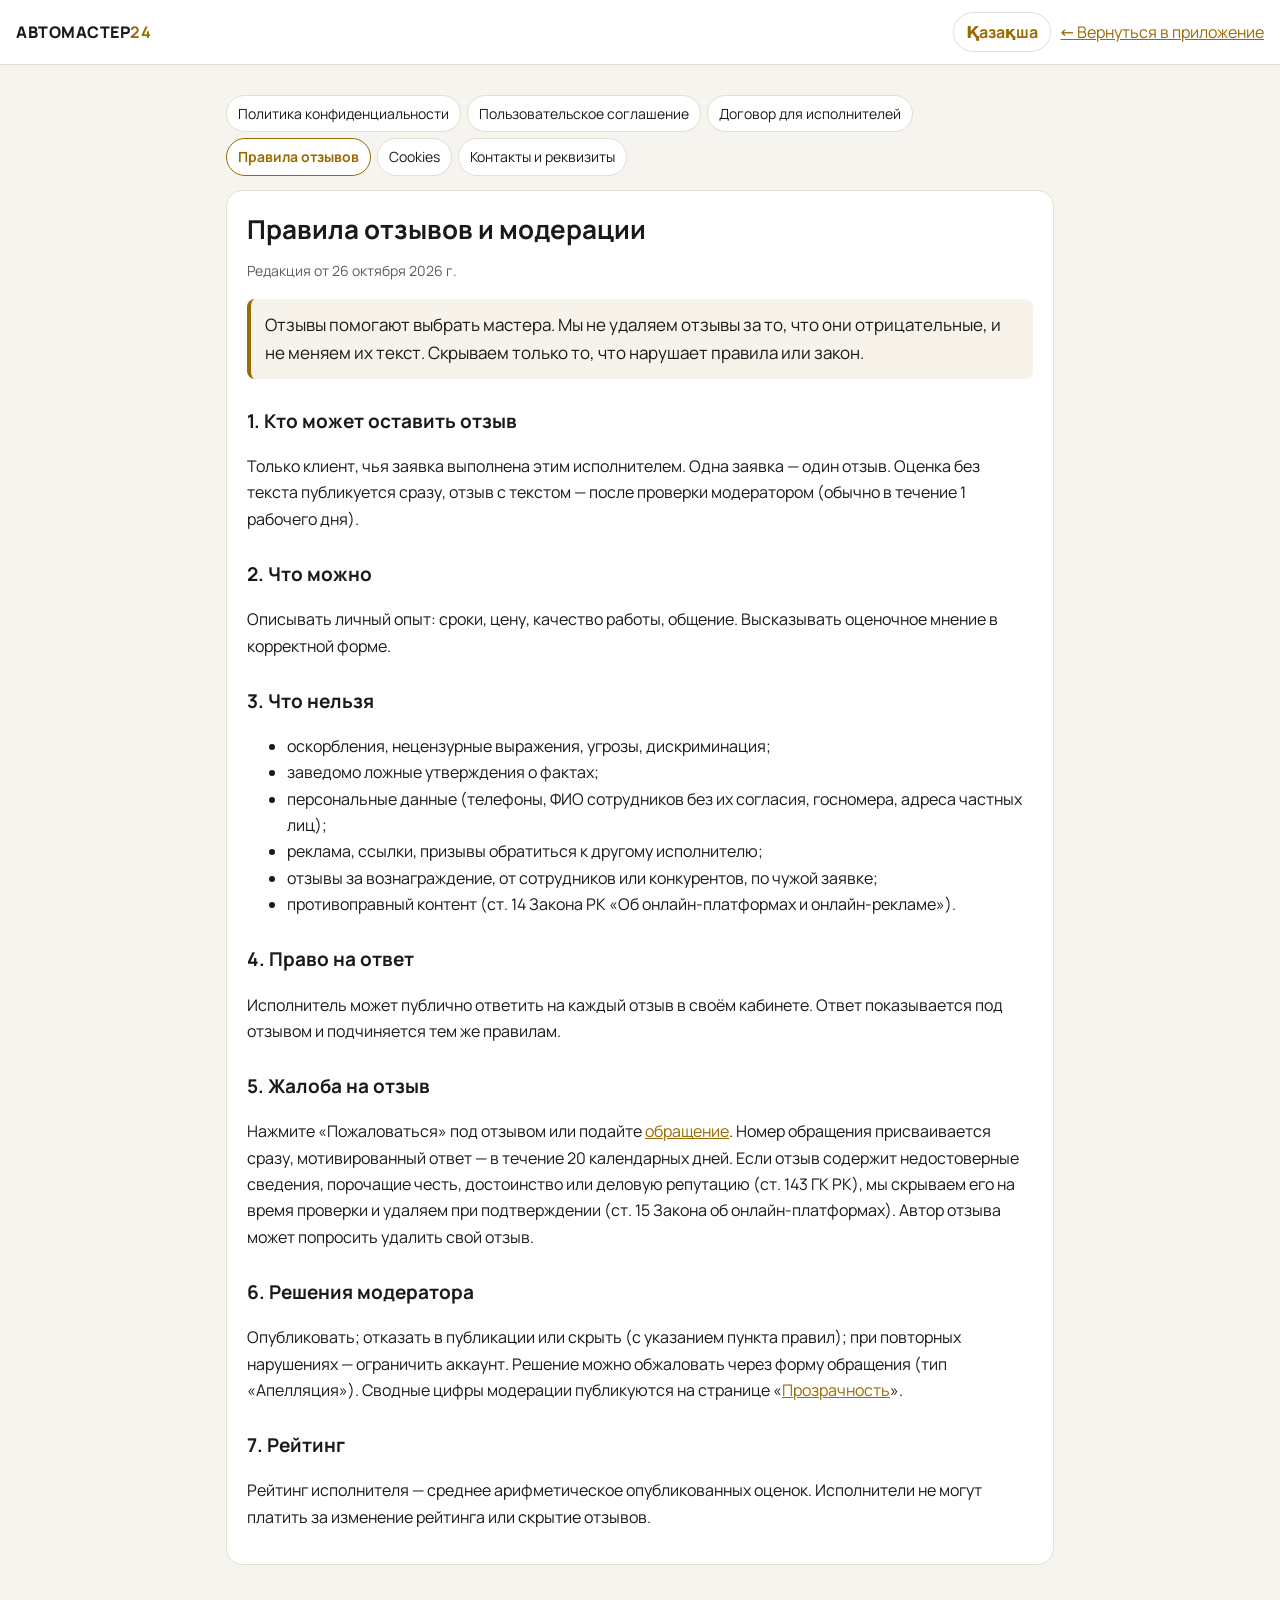
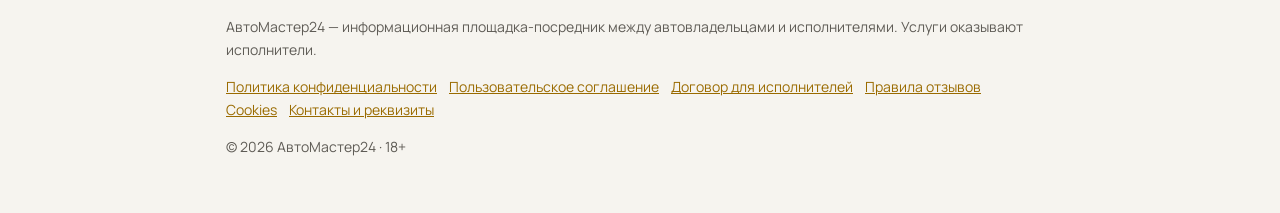
==== site/legal/reviews.html @ 15300aef "Обновление 4: соответствие законодательству РК — документы (рус/каз), отдельные согласия с журналом," ====
<!doctype html>
<html lang="ru"><head><meta charset="utf-8"><meta name="viewport" content="width=device-width, initial-scale=1">
<title>Правила отзывов и модерации — АвтоМастер24</title><meta name="robots" content="index,follow">
<meta name="description" content="Правила отзывов и модерации сервиса АвтоМастер24 (Казахстан).">
<link rel="icon" href="../assets/favicon.svg" type="image/svg+xml">
<link rel="alternate" hreflang="kk" href="kk/reviews.html">
<style>@import url("../assets/fonts/fonts.css");
:root{--p:#9a6b00;--bg:#F6F4EF;--s1:#fff;--t:#1a1a1a;--m:#5f5c56;--line:#e3ded3}
@media (prefers-color-scheme:dark){:root{--p:#E8B84B;--bg:#0F0F0F;--s1:#181818;--t:#f2f2f2;--m:#a7a7a7;--line:#2a2a2a}}
*{box-sizing:border-box}body{margin:0;background:var(--bg);color:var(--t);font:16px/1.65 Manrope,system-ui,sans-serif}
a{color:var(--p)}.wrap{max-width:860px;margin:0 auto;padding:16px}
header{display:flex;gap:10px;align-items:center;flex-wrap:wrap;padding:12px 16px;border-bottom:1px solid var(--line);background:var(--s1);position:sticky;top:0}
.logo{font-weight:800;letter-spacing:.5px;color:var(--t);text-decoration:none;margin-right:auto}.logo b{color:var(--p)}
.lang{padding:6px 12px;border:1px solid var(--line);border-radius:999px;text-decoration:none;font-weight:700}
nav.docs{display:flex;gap:6px;flex-wrap:wrap;margin:14px 0}nav.docs a{padding:6px 11px;border-radius:999px;background:var(--s1);border:1px solid var(--line);text-decoration:none;font-size:14px;color:var(--t)}nav.docs a[aria-current]{border-color:var(--p);color:var(--p);font-weight:700}
article{background:var(--s1);border:1px solid var(--line);border-radius:16px;padding:18px 20px}
h1{font-size:26px;line-height:1.2;margin:.2em 0}h2{font-size:19px;margin:1.4em 0 .4em}.ver{color:var(--m);font-size:14px}
.lead{font-size:17px;padding:12px 14px;border-left:4px solid var(--p);background:color-mix(in srgb,var(--p) 8%,transparent);border-radius:8px}
.summary{border:1px solid var(--p);border-radius:12px;padding:4px 16px;margin:12px 0}
table{border-collapse:collapse;width:100%;margin:10px 0;font-size:15px}td,th{border:1px solid var(--line);padding:7px 9px;text-align:left;vertical-align:top}th{background:color-mix(in srgb,var(--p) 10%,transparent)}
mark.fill{background:#ffe08a;color:#3a2c00;padding:0 3px;border-radius:4px}
.mono{font-family:'JetBrains Mono',monospace;font-size:13px}.muted{color:var(--m)}.small{font-size:14px}
.btn{display:inline-block;padding:10px 16px;border-radius:12px;background:var(--p);color:#111!important;font-weight:800;text-decoration:none}
footer{color:var(--m);font-size:14px;padding:20px 16px 40px;max-width:860px;margin:0 auto}footer a{margin-right:12px;display:inline-block}
.note{background:#fff3d1;color:#5a4300;border-radius:10px;padding:8px 12px;font-size:14px}
:focus-visible{outline:3px solid var(--p);outline-offset:2px}.skip{position:absolute;left:-999px}.skip:focus{left:8px;top:8px;background:var(--p);color:#111;padding:6px 10px;z-index:9}
@media print{header,nav.docs,footer{display:none}article{border:0}}</style></head>
<body><a class="skip" href="#doc">К содержимому</a>
<header><a class="logo" href="../">АВТОМАСТЕР<b>24</b></a><a class="lang" href="kk/reviews.html" lang="kk">Қазақша</a><a href="../">← Вернуться в приложение</a></header>
<div class="wrap"><nav class="docs" aria-label="Документы"><a href="privacy.html">Политика конфиденциальности</a><a href="terms.html">Пользовательское соглашение</a><a href="offer.html">Договор для исполнителей</a><a href="reviews.html" aria-current="page">Правила отзывов</a><a href="cookies.html">Cookies</a><a href="contacts.html">Контакты и реквизиты</a></nav>
<article id="doc"><h1>Правила отзывов и модерации</h1><p class="ver">Редакция от 26 октября 2026 г.</p>
<p class="lead">Отзывы помогают выбрать мастера. Мы не удаляем отзывы за то, что они отрицательные, и не меняем их текст. Скрываем только то, что нарушает правила или закон.</p>
<h2>1. Кто может оставить отзыв</h2>
<p>Только клиент, чья заявка выполнена этим исполнителем. Одна заявка — один отзыв. Оценка без текста публикуется сразу, отзыв с текстом — после проверки модератором (обычно в течение 1 рабочего дня).</p>
<h2>2. Что можно</h2>
<p>Описывать личный опыт: сроки, цену, качество работы, общение. Высказывать оценочное мнение в корректной форме.</p>
<h2>3. Что нельзя</h2>
<ul><li>оскорбления, нецензурные выражения, угрозы, дискриминация;</li><li>заведомо ложные утверждения о фактах;</li><li>персональные данные (телефоны, ФИО сотрудников без их согласия, госномера, адреса частных лиц);</li><li>реклама, ссылки, призывы обратиться к другому исполнителю;</li><li>отзывы за вознаграждение, от сотрудников или конкурентов, по чужой заявке;</li><li>противоправный контент (ст. 14 Закона РК «Об онлайн-платформах и онлайн-рекламе»).</li></ul>
<h2>4. Право на ответ</h2>
<p>Исполнитель может публично ответить на каждый отзыв в своём кабинете. Ответ показывается под отзывом и подчиняется тем же правилам.</p>
<h2>5. Жалоба на отзыв</h2>
<p>Нажмите «Пожаловаться» под отзывом или подайте <a href="../#/complaint?type=review">обращение</a>. Номер обращения присваивается сразу, мотивированный ответ — в течение 20 календарных дней. Если отзыв содержит недостоверные сведения, порочащие честь, достоинство или деловую репутацию (ст. 143 ГК РК), мы скрываем его на время проверки и удаляем при подтверждении (ст. 15 Закона об онлайн-платформах). Автор отзыва может попросить удалить свой отзыв.</p>
<h2>6. Решения модератора</h2>
<p>Опубликовать; отказать в публикации или скрыть (с указанием пункта правил); при повторных нарушениях — ограничить аккаунт. Решение можно обжаловать через форму обращения (тип «Апелляция»). Сводные цифры модерации публикуются на странице «<a href="../#/transparency">Прозрачность</a>».</p>
<h2>7. Рейтинг</h2>
<p>Рейтинг исполнителя — среднее арифметическое опубликованных оценок. Исполнители не могут платить за изменение рейтинга или скрытие отзывов.</p>
</article></div>
<footer><p>АвтоМастер24 — информационная площадка-посредник между автовладельцами и исполнителями. Услуги оказывают исполнители.</p><p><a href="privacy.html">Политика конфиденциальности</a><a href="terms.html">Пользовательское соглашение</a><a href="offer.html">Договор для исполнителей</a><a href="reviews.html">Правила отзывов</a><a href="cookies.html">Cookies</a><a href="contacts.html">Контакты и реквизиты</a></p><p>© 2026 АвтоМастер24 · 18+</p></footer>
</body></html>
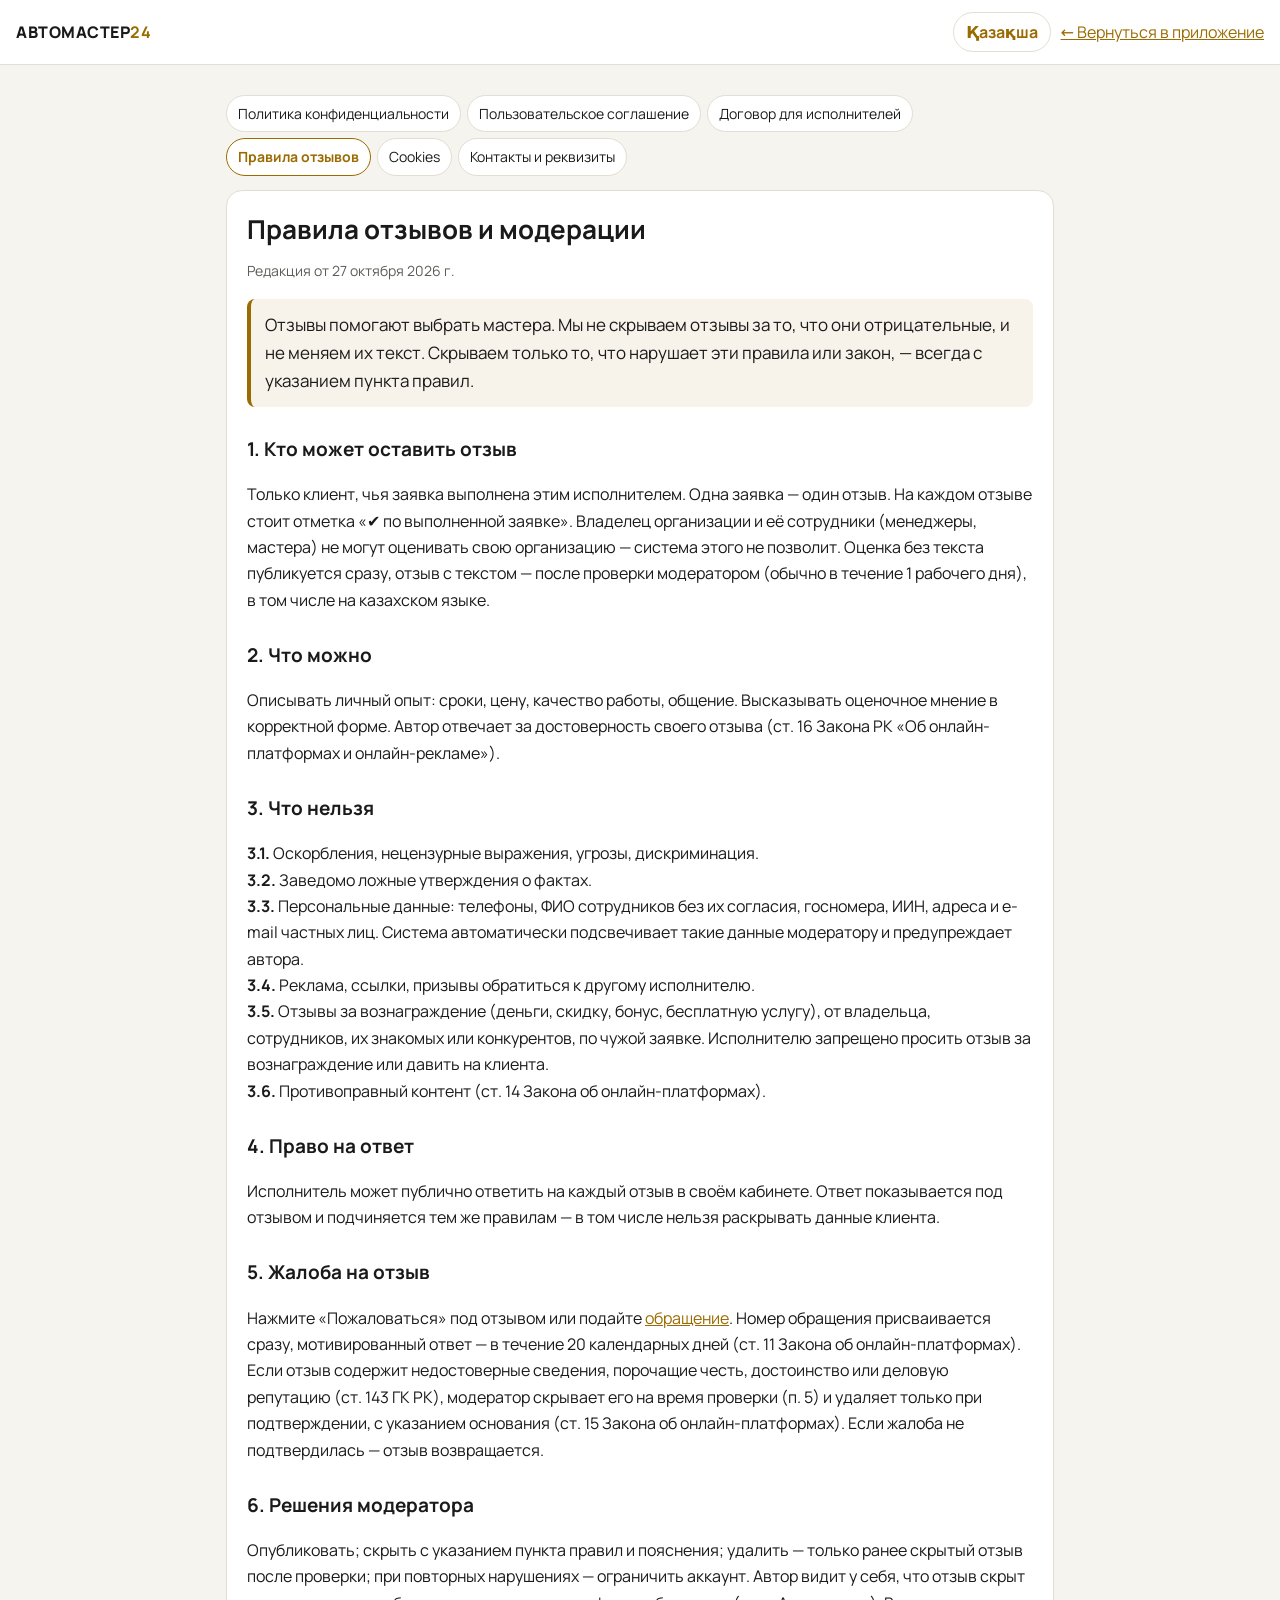
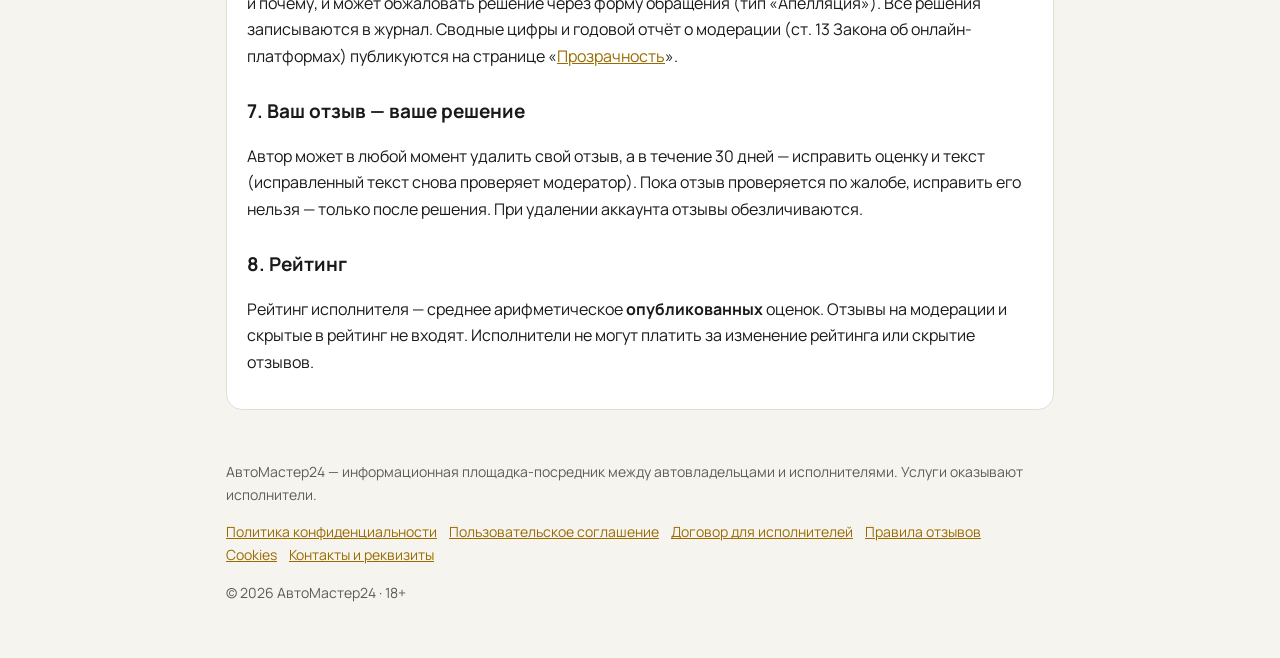
==== commit c4ccb2e8: "Отзывы по закону: модерация с пунктами правил, скрытие на проверку, правка/удаление автором, запрет " ====
--- a/site/legal/reviews.html
+++ b/site/legal/reviews.html
@@ -28,22 +28,24 @@
 <body><a class="skip" href="#doc">К содержимому</a>
 <header><a class="logo" href="../">АВТОМАСТЕР<b>24</b></a><a class="lang" href="kk/reviews.html" lang="kk">Қазақша</a><a href="../">← Вернуться в приложение</a></header>
 <div class="wrap"><nav class="docs" aria-label="Документы"><a href="privacy.html">Политика конфиденциальности</a><a href="terms.html">Пользовательское соглашение</a><a href="offer.html">Договор для исполнителей</a><a href="reviews.html" aria-current="page">Правила отзывов</a><a href="cookies.html">Cookies</a><a href="contacts.html">Контакты и реквизиты</a></nav>
-<article id="doc"><h1>Правила отзывов и модерации</h1><p class="ver">Редакция от 26 октября 2026 г.</p>
-<p class="lead">Отзывы помогают выбрать мастера. Мы не удаляем отзывы за то, что они отрицательные, и не меняем их текст. Скрываем только то, что нарушает правила или закон.</p>
+<article id="doc"><h1>Правила отзывов и модерации</h1><p class="ver">Редакция от 27 октября 2026 г.</p>
+<p class="lead">Отзывы помогают выбрать мастера. Мы не скрываем отзывы за то, что они отрицательные, и не меняем их текст. Скрываем только то, что нарушает эти правила или закон, — всегда с указанием пункта правил.</p>
 <h2>1. Кто может оставить отзыв</h2>
-<p>Только клиент, чья заявка выполнена этим исполнителем. Одна заявка — один отзыв. Оценка без текста публикуется сразу, отзыв с текстом — после проверки модератором (обычно в течение 1 рабочего дня).</p>
+<p>Только клиент, чья заявка выполнена этим исполнителем. Одна заявка — один отзыв. На каждом отзыве стоит отметка «✔ по выполненной заявке». Владелец организации и её сотрудники (менеджеры, мастера) не могут оценивать свою организацию — система этого не позволит. Оценка без текста публикуется сразу, отзыв с текстом — после проверки модератором (обычно в течение 1 рабочего дня), в том числе на казахском языке.</p>
 <h2>2. Что можно</h2>
-<p>Описывать личный опыт: сроки, цену, качество работы, общение. Высказывать оценочное мнение в корректной форме.</p>
+<p>Описывать личный опыт: сроки, цену, качество работы, общение. Высказывать оценочное мнение в корректной форме. Автор отвечает за достоверность своего отзыва (ст. 16 Закона РК «Об онлайн-платформах и онлайн-рекламе»).</p>
 <h2>3. Что нельзя</h2>
-<ul><li>оскорбления, нецензурные выражения, угрозы, дискриминация;</li><li>заведомо ложные утверждения о фактах;</li><li>персональные данные (телефоны, ФИО сотрудников без их согласия, госномера, адреса частных лиц);</li><li>реклама, ссылки, призывы обратиться к другому исполнителю;</li><li>отзывы за вознаграждение, от сотрудников или конкурентов, по чужой заявке;</li><li>противоправный контент (ст. 14 Закона РК «Об онлайн-платформах и онлайн-рекламе»).</li></ul>
+<ul class="rules" style="list-style:none;padding-left:0"><li><b>3.1.</b> Оскорбления, нецензурные выражения, угрозы, дискриминация.</li><li><b>3.2.</b> Заведомо ложные утверждения о фактах.</li><li><b>3.3.</b> Персональные данные: телефоны, ФИО сотрудников без их согласия, госномера, ИИН, адреса и e-mail частных лиц. Система автоматически подсвечивает такие данные модератору и предупреждает автора.</li><li><b>3.4.</b> Реклама, ссылки, призывы обратиться к другому исполнителю.</li><li><b>3.5.</b> Отзывы за вознаграждение (деньги, скидку, бонус, бесплатную услугу), от владельца, сотрудников, их знакомых или конкурентов, по чужой заявке. Исполнителю запрещено просить отзыв за вознаграждение или давить на клиента.</li><li><b>3.6.</b> Противоправный контент (ст. 14 Закона об онлайн-платформах).</li></ul>
 <h2>4. Право на ответ</h2>
-<p>Исполнитель может публично ответить на каждый отзыв в своём кабинете. Ответ показывается под отзывом и подчиняется тем же правилам.</p>
+<p>Исполнитель может публично ответить на каждый отзыв в своём кабинете. Ответ показывается под отзывом и подчиняется тем же правилам — в том числе нельзя раскрывать данные клиента.</p>
 <h2>5. Жалоба на отзыв</h2>
-<p>Нажмите «Пожаловаться» под отзывом или подайте <a href="../#/complaint?type=review">обращение</a>. Номер обращения присваивается сразу, мотивированный ответ — в течение 20 календарных дней. Если отзыв содержит недостоверные сведения, порочащие честь, достоинство или деловую репутацию (ст. 143 ГК РК), мы скрываем его на время проверки и удаляем при подтверждении (ст. 15 Закона об онлайн-платформах). Автор отзыва может попросить удалить свой отзыв.</p>
+<p>Нажмите «Пожаловаться» под отзывом или подайте <a href="../#/complaint?type=review">обращение</a>. Номер обращения присваивается сразу, мотивированный ответ — в течение 20 календарных дней (ст. 11 Закона об онлайн-платформах). Если отзыв содержит недостоверные сведения, порочащие честь, достоинство или деловую репутацию (ст. 143 ГК РК), модератор скрывает его на время проверки (п. 5) и удаляет только при подтверждении, с указанием основания (ст. 15 Закона об онлайн-платформах). Если жалоба не подтвердилась — отзыв возвращается.</p>
 <h2>6. Решения модератора</h2>
-<p>Опубликовать; отказать в публикации или скрыть (с указанием пункта правил); при повторных нарушениях — ограничить аккаунт. Решение можно обжаловать через форму обращения (тип «Апелляция»). Сводные цифры модерации публикуются на странице «<a href="../#/transparency">Прозрачность</a>».</p>
-<h2>7. Рейтинг</h2>
-<p>Рейтинг исполнителя — среднее арифметическое опубликованных оценок. Исполнители не могут платить за изменение рейтинга или скрытие отзывов.</p>
+<p>Опубликовать; скрыть с указанием пункта правил и пояснения; удалить — только ранее скрытый отзыв после проверки; при повторных нарушениях — ограничить аккаунт. Автор видит у себя, что отзыв скрыт и почему, и может обжаловать решение через форму обращения (тип «Апелляция»). Все решения записываются в журнал. Сводные цифры и годовой отчёт о модерации (ст. 13 Закона об онлайн-платформах) публикуются на странице «<a href="../#/transparency">Прозрачность</a>».</p>
+<h2>7. Ваш отзыв — ваше решение</h2>
+<p>Автор может в любой момент удалить свой отзыв, а в течение 30 дней — исправить оценку и текст (исправленный текст снова проверяет модератор). Пока отзыв проверяется по жалобе, исправить его нельзя — только после решения. При удалении аккаунта отзывы обезличиваются.</p>
+<h2>8. Рейтинг</h2>
+<p>Рейтинг исполнителя — среднее арифметическое <b>опубликованных</b> оценок. Отзывы на модерации и скрытые в рейтинг не входят. Исполнители не могут платить за изменение рейтинга или скрытие отзывов.</p>
 </article></div>
 <footer><p>АвтоМастер24 — информационная площадка-посредник между автовладельцами и исполнителями. Услуги оказывают исполнители.</p><p><a href="privacy.html">Политика конфиденциальности</a><a href="terms.html">Пользовательское соглашение</a><a href="offer.html">Договор для исполнителей</a><a href="reviews.html">Правила отзывов</a><a href="cookies.html">Cookies</a><a href="contacts.html">Контакты и реквизиты</a></p><p>© 2026 АвтоМастер24 · 18+</p></footer>
 </body></html>
